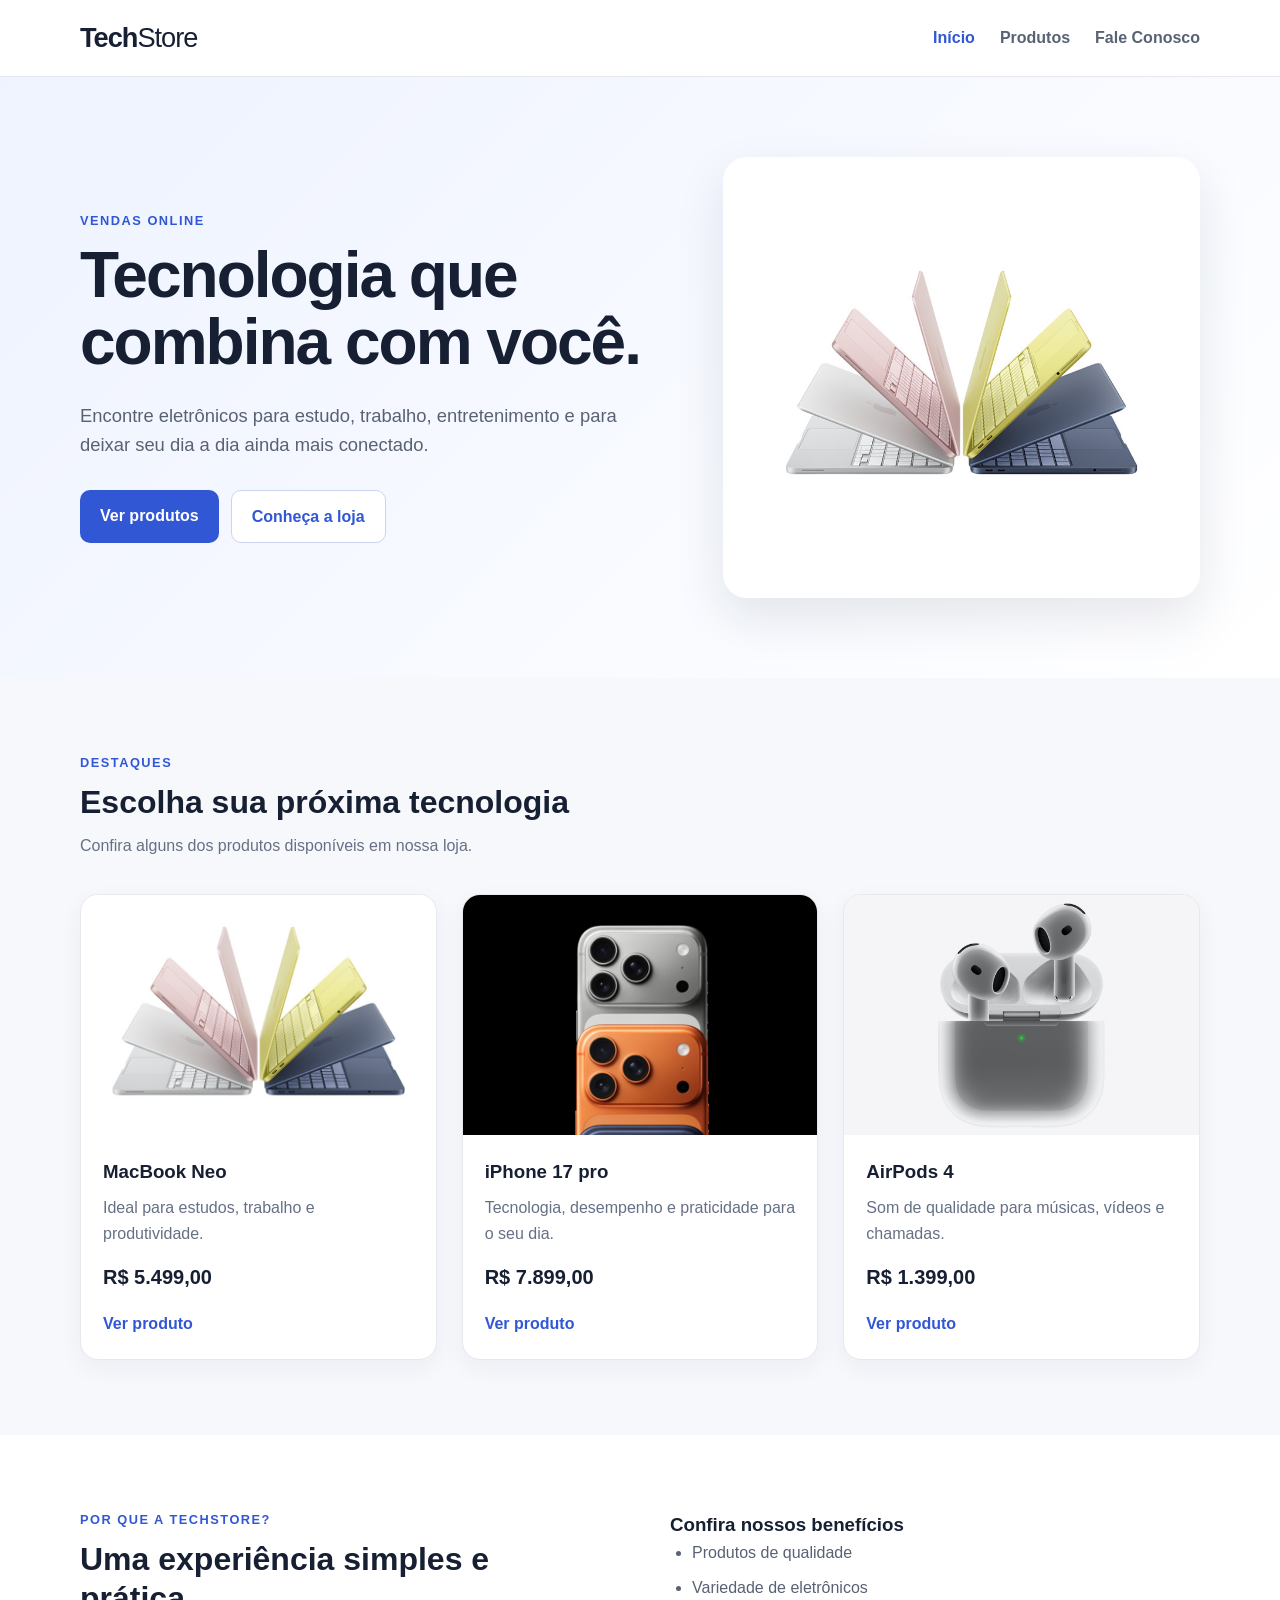
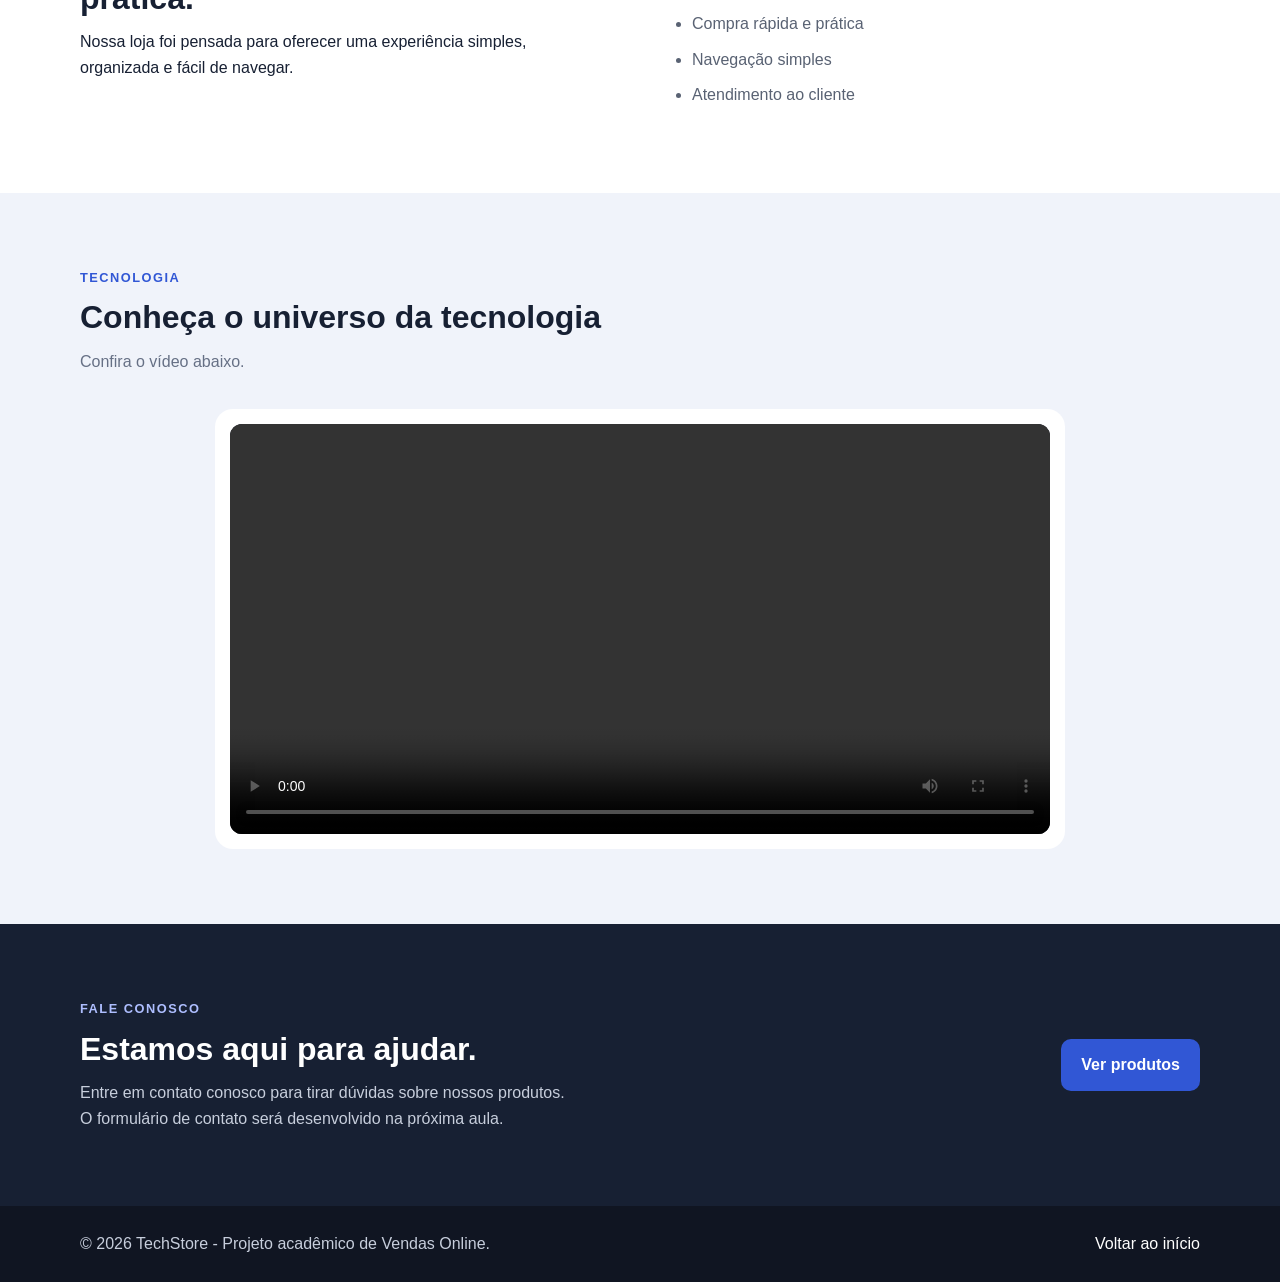
==== index.html @ 8d829671 "subindo o projeto" ====
<!DOCTYPE html>
<html lang="pt-BR">

<head>

    <meta charset="UTF-8">

    <meta name="viewport" content="width=device-width, initial-scale=1.0">

    <meta
        name="description"
        content="TechStore - Vendas online de eletrônicos."
    >

    <title>TechStore | Vendas Online</title>

    <link rel="stylesheet" href="css/style.css">

</head>


<body>


    <!-- CABEÇALHO DO SITE -->

    <header class="header">

        <div class="container header-content">


            <!-- LOGO -->

            <a
                href="index.html"
                class="logo"
            >
                Tech<span>Store</span>
            </a>


            <!-- MENU DE NAVEGAÇÃO -->

            <nav aria-label="Navegação principal">

                <ul class="menu">

                    <li>
                        <a
                            href="index.html"
                            class="active"
                        >
                            Início
                        </a>
                    </li>

                    <li>
                        <a href="produtos.html">
                            Produtos
                        </a>
                    </li>

                    <li>
                        <a href="#contato">
                            Fale Conosco
                        </a>
                    </li>

                </ul>

            </nav>

        </div>

    </header>


    <!-- CONTEÚDO PRINCIPAL -->

    <main>


        <!-- BANNER PRINCIPAL -->

        <section class="hero">

            <div class="container hero-content">


                <!-- TEXTO DO BANNER -->

                <div class="hero-text">

                    <p class="tag">
                        VENDAS ONLINE
                    </p>

                    <h1>
                        Tecnologia que combina com você.
                    </h1>

                    <p>
                        Encontre eletrônicos para estudo,
                        trabalho, entretenimento e para
                        deixar seu dia a dia ainda mais conectado.
                    </p>


                    <!-- BOTÕES -->

                    <div class="buttons">

                        <a
                            href="produtos.html"
                            class="button button-primary"
                        >
                            Ver produtos
                        </a>

                        <a
                            href="#destaques"
                            class="button button-secondary"
                        >
                            Conheça a loja
                        </a>

                    </div>

                </div>


                <!-- IMAGEM PRINCIPAL -->

                <div class="hero-image">

                    <img
                        src="imagens/notebook.jpg"
                        alt="Notebook em destaque na TechStore"
                    >

                </div>

            </div>

        </section>


        <!-- PRODUTOS EM DESTAQUE -->

        <section
            id="destaques"
            class="section"
        >

            <div class="container">


                <div class="section-title">

                    <p class="tag">
                        DESTAQUES
                    </p>

                    <h2>
                        Escolha sua próxima tecnologia
                    </h2>

                    <p>
                        Confira alguns dos produtos disponíveis
                        em nossa loja.
                    </p>

                </div>


                <!-- CARDS DOS PRODUTOS -->

                <div class="products-grid">


                    <!-- PRODUTO 1 -->

                    <article class="product-card">

                        <img
                            src="imagens/notebook.jpg"
                            alt="Notebook moderno"
                        >

                        <div class="product-content">

                            <h3>
                                MacBook Neo
                            </h3>

                            <p>
                                Ideal para estudos, trabalho
                                e produtividade.
                            </p>

                            <strong>
                                R$ 5.499,00
                            </strong>

                            <a href="produtos.html">
                                Ver produto
                            </a>

                        </div>

                    </article>


                    <!-- PRODUTO 2 -->

                    <article class="product-card">

                        <img
                            src="imagens/smartphone.jpg"
                            alt="Smartphone moderno"
                        >

                        <div class="product-content">

                            <h3>
                                iPhone 17 pro
                            </h3>

                            <p>
                                Tecnologia, desempenho e
                                praticidade para o seu dia.
                            </p>

                            <strong>
                                R$ 7.899,00
                            </strong>

                            <a href="produtos.html">
                                Ver produto
                            </a>

                        </div>

                    </article>


                    <!-- PRODUTO 3 -->

                    <article class="product-card">

                        <img
                            src="imagens/fone.jpg"
                            alt="Fone de ouvido moderno"
                        >

                        <div class="product-content">

                            <h3>
                                AirPods 4
                            </h3>

                            <p>
                                Som de qualidade para músicas,
                                vídeos e chamadas. 
                            </p>

                            <strong>
                                R$ 1.399,00
                            </strong>

                            <a href="produtos.html">
                                Ver produto
                            </a>

                        </div>

                    </article>

                </div>

            </div>

        </section>


        <!-- LISTA DE BENEFÍCIOS -->

        <section class="section benefits">

            <div class="container two-columns">


                <div>

                    <p class="tag">
                        POR QUE A TECHSTORE?
                    </p>

                    <h2>
                        Uma experiência simples e prática.
                    </h2>

                    <p>
                        Nossa loja foi pensada para oferecer
                        uma experiência simples, organizada
                        e fácil de navegar.
                    </p>

                </div>


                <div>

                    <h3>
                        Confira nossos benefícios
                    </h3>

                    <ul class="list">

                        <li>
                            Produtos de qualidade
                        </li>

                        <li>
                            Variedade de eletrônicos
                        </li>

                        <li>
                            Compra rápida e prática
                        </li>

                        <li>
                            Navegação simples
                        </li>

                        <li>
                            Atendimento ao cliente
                        </li>

                    </ul>

                </div>

            </div>

        </section>


        <!-- VÍDEO -->

        <section class="section video-section">

            <div class="container">


                <div class="section-title">

                    <p class="tag">
                        TECNOLOGIA
                    </p>

                    <h2>
                        Conheça o universo da tecnologia
                    </h2>

                    <p>
                        Confira o vídeo abaixo.
                    </p>

                </div>


                <div class="video-container">

                    <video controls>

                        <source
                            src="videos/video-tecnologia.mp4"
                            type="video/mp4"
                        >

                        Seu navegador não suporta
                        a reprodução de vídeo.

                    </video>

                </div>

            </div>

        </section>


        <!-- FALE CONOSCO -->

        <section
            id="contato"
            class="section contact-section"
        >

            <div class="container contact-content">


                <div>

                    <p class="tag">
                        FALE CONOSCO
                    </p>

                    <h2>
                        Estamos aqui para ajudar.
                    </h2>

                    <p>
                        Entre em contato conosco para tirar
                        dúvidas sobre nossos produtos.
                    </p>

                    <p>
                        O formulário de contato será desenvolvido
                        na próxima aula.
                    </p>

                </div>


                <a
                    href="produtos.html"
                    class="button button-primary"
                >
                    Ver produtos
                </a>

            </div>

        </section>

    </main>


    <!-- RODAPÉ -->

    <footer class="footer">

        <div class="container footer-content">

            <p>
                &copy; 2026 TechStore -
                Projeto acadêmico de Vendas Online.
            </p>

            <a href="index.html">
                Voltar ao início
            </a>

        </div>

    </footer>


</body>

</html>
---- css/style.css ----
/* =========================================
   TECHSTORE
   VENDAS ONLINE
   CSS PRINCIPAL
   ========================================= */


/* ---------- RESET ---------- */

* {
    margin: 0;
    padding: 0;
    box-sizing: border-box;
}


/* ---------- CONFIGURAÇÕES GERAIS ---------- */

html {
    scroll-behavior: smooth;
}

body {
    font-family: Arial, Helvetica, sans-serif;
    color: #172033;
    background-color: #f7f8fc;
    line-height: 1.6;
}

img {
    max-width: 100%;
    display: block;
}

a {
    color: inherit;
}


/* ---------- CONTAINER ---------- */

.container {
    width: min(1120px, 92%);
    margin: 0 auto;
}


/* =========================================
   CABEÇALHO
   ========================================= */

.header {
    background-color: #ffffff;
    border-bottom: 1px solid #e5e7eb;

    position: sticky;
    top: 0;

    z-index: 100;
}

.header-content {
    min-height: 76px;

    display: flex;
    align-items: center;
    justify-content: space-between;

    gap: 30px;
}


/* ---------- LOGO ---------- */

.logo {
    text-decoration: none;

    font-size: 1.7rem;
    font-weight: 800;

    letter-spacing: -1px;
}

.logo span {
    font-weight: 400;
}


/* ---------- MENU ---------- */

.menu {
    list-style: none;

    display: flex;

    gap: 25px;
}

.menu a {
    text-decoration: none;

    color: #596273;

    font-weight: 600;

    transition: 0.2s;
}

.menu a:hover,
.menu a.active {
    color: #3157d5;
}


/* =========================================
   BANNER PRINCIPAL
   ========================================= */

.hero {
    padding: 80px 0;

    background:
        linear-gradient(
            135deg,
            #eef3ff,
            #ffffff
        );
}

.hero-content {
    display: grid;

    grid-template-columns:
        1.1fr
        0.9fr;

    align-items: center;

    gap: 60px;
}

.hero-text h1 {
    font-size: clamp(
        2.5rem,
        5vw,
        4.5rem
    );

    line-height: 1.05;

    letter-spacing: -2px;

    margin-bottom: 25px;
}

.hero-text > p:not(.tag) {
    color: #596273;

    font-size: 1.15rem;

    max-width: 600px;
}


/* ---------- IMAGEM PRINCIPAL ---------- */

.hero-image {
    background-color: #ffffff;

    padding: 25px;

    border-radius: 24px;

    box-shadow:
        0 20px 50px
        rgba(23, 32, 51, 0.10);
}

.hero-image img {
    width: 100%;

    border-radius: 15px;
}


/* =========================================
   TAGS
   ========================================= */

.tag {
    color: #3157d5;

    font-size: 0.8rem;

    font-weight: 800;

    letter-spacing: 1.5px;

    margin-bottom: 10px;
}


/* =========================================
   BOTÕES
   ========================================= */

.buttons {
    display: flex;

    flex-wrap: wrap;

    gap: 12px;

    margin-top: 30px;
}

.button,
.button-small {
    display: inline-block;

    text-decoration: none;

    font-weight: 700;

    border-radius: 10px;

    transition: 0.2s;
}

.button {
    padding: 13px 20px;
}

.button:hover,
.button-small:hover {
    transform: translateY(-2px);

    opacity: 0.9;
}

.button-primary {
    background-color: #3157d5;

    color: #ffffff;
}

.button-secondary {
    background-color: #ffffff;

    color: #3157d5;

    border: 1px solid #ccd5ef;
}


/* =========================================
   SEÇÕES
   ========================================= */

.section {
    padding: 75px 0;
}

.section-title {
    margin-bottom: 35px;
}

.section-title h2,
.two-columns h2,
.contact-section h2 {
    font-size: 2rem;

    line-height: 1.2;

    margin-bottom: 12px;
}

.section-title p:not(.tag) {
    color: #667085;
}


/* =========================================
   PRODUTOS
   ========================================= */

.products-grid {
    display: grid;

    grid-template-columns:
        repeat(3, 1fr);

    gap: 25px;
}

.product-card {
    background-color: #ffffff;

    border:
        1px solid
        #e6e8ee;

    border-radius: 18px;

    overflow: hidden;

    box-shadow:
        0 8px 24px
        rgba(23, 32, 51, 0.05);

    transition: 0.2s;
}

.product-card:hover {
    transform: translateY(-5px);

    box-shadow:
        0 15px 30px
        rgba(23, 32, 51, 0.10);
}

.product-card > img {
    width: 100%;

    height: 240px;

    object-fit: cover;

    background-color: #eef1f7;
}

.product-content {
    padding: 22px;
}

.product-content h2,
.product-content h3 {
    margin-bottom: 8px;
}

.product-content p {
    color: #667085;

    margin-bottom: 15px;
}

.product-content strong {
    display: block;

    font-size: 1.25rem;

    margin-bottom: 18px;
}

.product-content a:not(.button-small) {
    color: #3157d5;

    text-decoration: none;

    font-weight: 700;
}

.category {
    color: #3157d5 !important;

    font-size: 0.75rem;

    font-weight: 800;

    letter-spacing: 1px;
}

.button-small {
    background-color: #3157d5;

    color: #ffffff;

    padding: 10px 14px;
}


/* =========================================
   BENEFÍCIOS
   ========================================= */

.benefits {
    background-color: #ffffff;
}

.two-columns {
    display: grid;

    grid-template-columns:
        1fr 1fr;

    gap: 60px;
}

.list {
    padding-left: 22px;

    color: #596273;
}

.list li {
    margin-bottom: 10px;
}


/* =========================================
   VÍDEO
   ========================================= */

.video-section {
    background-color: #f0f3fa;
}

.video-container {
    max-width: 850px;

    margin: 0 auto;

    background-color: #ffffff;

    padding: 15px;

    border-radius: 18px;
}

.video-container video {
    width: 100%;

    display: block;

    border-radius: 12px;

    background-color: #111827;
}


/* =========================================
   TÍTULO DA PÁGINA DE PRODUTOS
   ========================================= */

.page-title {
    padding: 70px 0 30px;

    background-color: #ffffff;
}

.page-title h1 {
    font-size: clamp(
        2.5rem,
        5vw,
        4rem
    );

    line-height: 1.1;

    letter-spacing: -2px;

    margin-bottom: 15px;
}

.page-title p:last-child {
    color: #667085;

    font-size: 1.1rem;

    max-width: 700px;
}


/* =========================================
   CONTATO
   ========================================= */

.contact-section {
    background-color: #172033;

    color: #ffffff;
}

.contact-section .tag {
    color: #aebeff;
}

.contact-section p {
    color: #c7cedc;
}

.contact-content {
    display: flex;

    align-items: center;

    justify-content: space-between;

    gap: 30px;
}


/* =========================================
   NAVEGAÇÃO
   ========================================= */

.navigation {
    display: flex;

    align-items: center;

    justify-content: space-between;

    gap: 15px;
}


/* =========================================
   RODAPÉ
   ========================================= */

.footer {
    background-color: #101522;

    color: #c7cedc;

    padding: 25px 0;
}

.footer-content {
    display: flex;

    align-items: center;

    justify-content: space-between;

    gap: 20px;
}

.footer a {
    color: #ffffff;

    text-decoration: none;
}


/* =========================================
   RESPONSIVIDADE
   ========================================= */

@media (max-width: 800px) {

    .header-content {
        flex-direction: column;

        align-items: flex-start;

        padding: 18px 0;
    }

    .menu {
        flex-wrap: wrap;

        gap: 15px;
    }

    .hero-content,
    .two-columns {
        grid-template-columns: 1fr;
    }

    .products-grid {
        grid-template-columns: 1fr;
    }

    .hero {
        padding: 55px 0;
    }

    .section {
        padding: 55px 0;
    }

    .contact-content,
    .footer-content,
    .navigation {
        flex-direction: column;

        align-items: flex-start;
    }
}
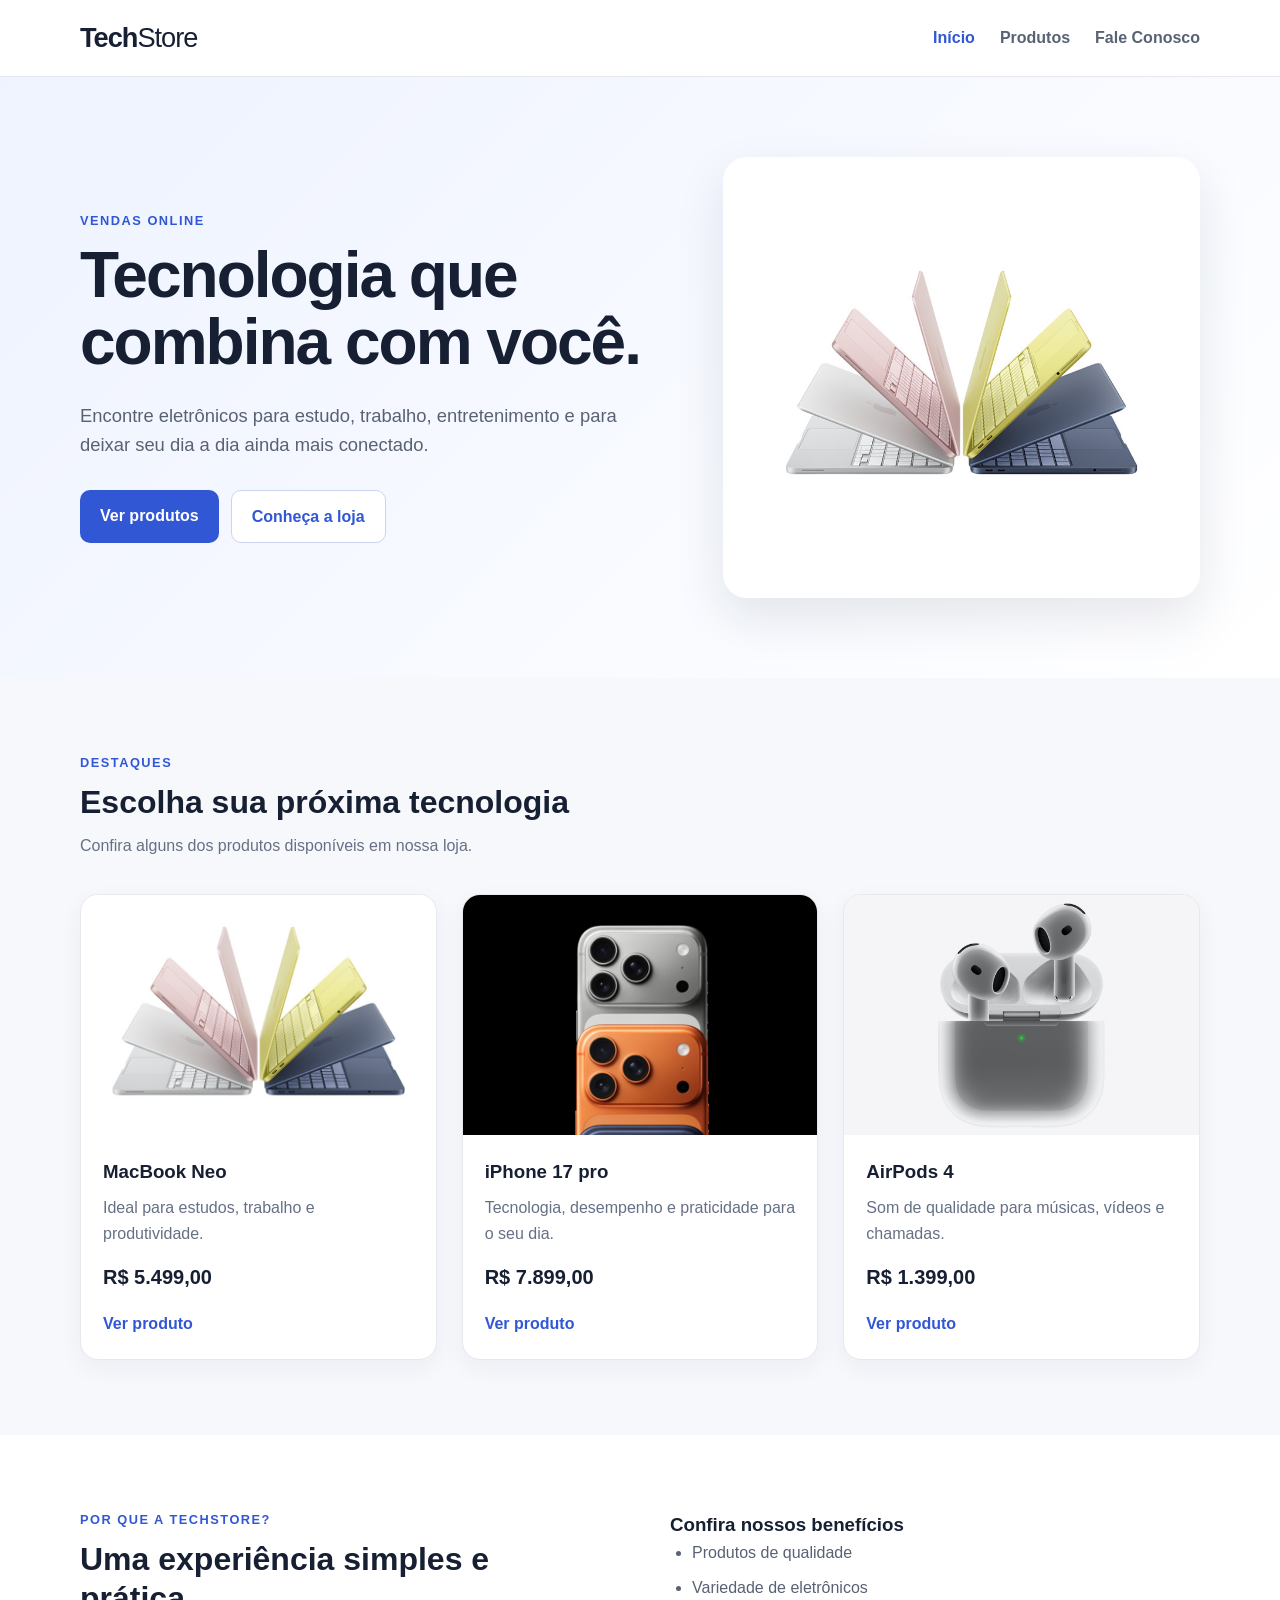
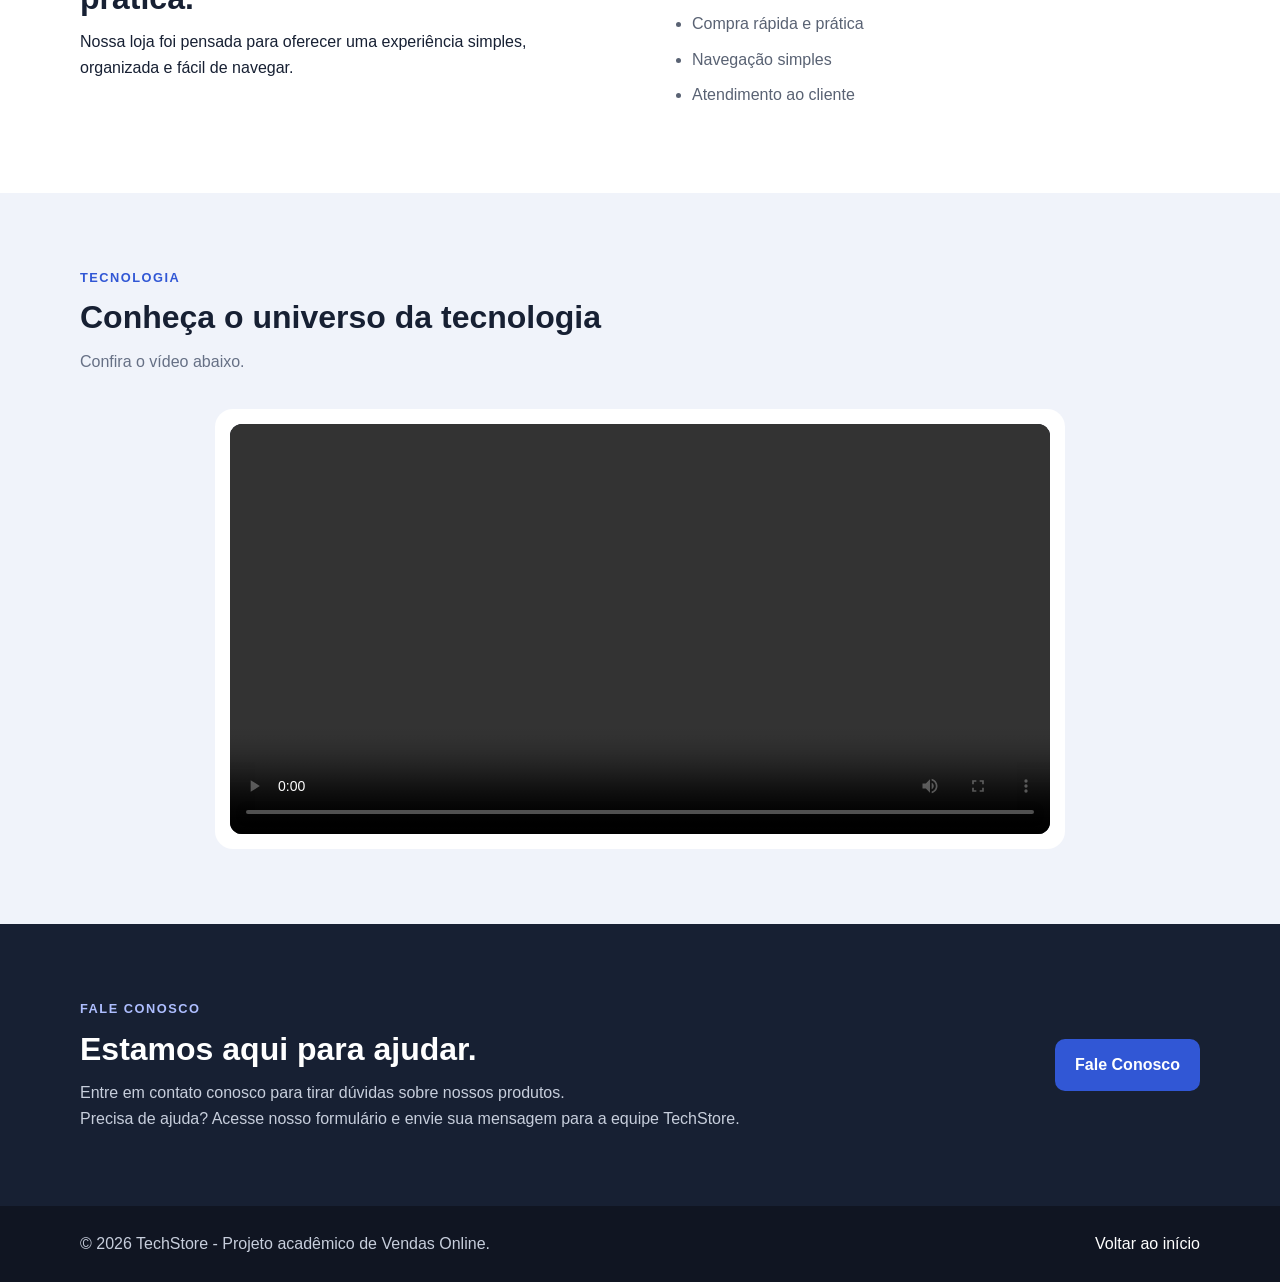
==== commit aa3e0d86: "inclui no fale conosco o formulario de contato" ====
--- a/index.html
+++ b/index.html
@@ -1,463 +1,245 @@
-<!DOCTYPE html>
+<!doctype html>
 <html lang="pt-BR">
-
-<head>
-
-    <meta charset="UTF-8">
-
-    <meta name="viewport" content="width=device-width, initial-scale=1.0">
+  <head>
+    <meta charset="UTF-8" />
+
+    <meta name="viewport" content="width=device-width, initial-scale=1.0" />
 
     <meta
-        name="description"
-        content="TechStore - Vendas online de eletrônicos."
-    >
+      name="description"
+      content="TechStore - Vendas online de eletrônicos."
+    />
 
     <title>TechStore | Vendas Online</title>
 
-    <link rel="stylesheet" href="css/style.css">
-
-</head>
-
-
-<body>
-
-
+    <link rel="stylesheet" href="css/style.css" />
+  </head>
+
+  <body>
     <!-- CABEÇALHO DO SITE -->
 
     <header class="header">
-
-        <div class="container header-content">
-
-
-            <!-- LOGO -->
-
-            <a
-                href="index.html"
-                class="logo"
-            >
-                Tech<span>Store</span>
-            </a>
-
-
-            <!-- MENU DE NAVEGAÇÃO -->
-
-            <nav aria-label="Navegação principal">
-
-                <ul class="menu">
-
-                    <li>
-                        <a
-                            href="index.html"
-                            class="active"
-                        >
-                            Início
-                        </a>
-                    </li>
-
-                    <li>
-                        <a href="produtos.html">
-                            Produtos
-                        </a>
-                    </li>
-
-                    <li>
-                        <a href="#contato">
-                            Fale Conosco
-                        </a>
-                    </li>
-
-                </ul>
-
-            </nav>
-
-        </div>
-
+      <div class="container header-content">
+        <!-- LOGO -->
+
+        <a href="index.html" class="logo"> Tech<span>Store</span> </a>
+
+        <!-- MENU DE NAVEGAÇÃO -->
+
+        <nav aria-label="Navegação principal">
+          <ul class="menu">
+            <li>
+              <a href="index.html" class="active"> Início </a>
+            </li>
+
+            <li>
+              <a href="produtos.html"> Produtos </a>
+            </li>
+
+            <li>
+              <a href="#contato"> Fale Conosco </a>
+            </li>
+          </ul>
+        </nav>
+      </div>
     </header>
 
-
     <!-- CONTEÚDO PRINCIPAL -->
 
     <main>
-
-
-        <!-- BANNER PRINCIPAL -->
-
-        <section class="hero">
-
-            <div class="container hero-content">
-
-
-                <!-- TEXTO DO BANNER -->
-
-                <div class="hero-text">
-
-                    <p class="tag">
-                        VENDAS ONLINE
-                    </p>
-
-                    <h1>
-                        Tecnologia que combina com você.
-                    </h1>
-
-                    <p>
-                        Encontre eletrônicos para estudo,
-                        trabalho, entretenimento e para
-                        deixar seu dia a dia ainda mais conectado.
-                    </p>
-
-
-                    <!-- BOTÕES -->
-
-                    <div class="buttons">
-
-                        <a
-                            href="produtos.html"
-                            class="button button-primary"
-                        >
-                            Ver produtos
-                        </a>
-
-                        <a
-                            href="#destaques"
-                            class="button button-secondary"
-                        >
-                            Conheça a loja
-                        </a>
-
-                    </div>
-
-                </div>
-
-
-                <!-- IMAGEM PRINCIPAL -->
-
-                <div class="hero-image">
-
-                    <img
-                        src="imagens/notebook.jpg"
-                        alt="Notebook em destaque na TechStore"
-                    >
-
-                </div>
-
+      <!-- BANNER PRINCIPAL -->
+
+      <section class="hero">
+        <div class="container hero-content">
+          <!-- TEXTO DO BANNER -->
+
+          <div class="hero-text">
+            <p class="tag">VENDAS ONLINE</p>
+
+            <h1>Tecnologia que combina com você.</h1>
+
+            <p>
+              Encontre eletrônicos para estudo, trabalho, entretenimento e para
+              deixar seu dia a dia ainda mais conectado.
+            </p>
+
+            <!-- BOTÕES -->
+
+            <div class="buttons">
+              <a href="produtos.html" class="button button-primary">
+                Ver produtos
+              </a>
+
+              <a href="#destaques" class="button button-secondary">
+                Conheça a loja
+              </a>
             </div>
-
-        </section>
-
-
-        <!-- PRODUTOS EM DESTAQUE -->
-
-        <section
-            id="destaques"
-            class="section"
-        >
-
-            <div class="container">
-
-
-                <div class="section-title">
-
-                    <p class="tag">
-                        DESTAQUES
-                    </p>
-
-                    <h2>
-                        Escolha sua próxima tecnologia
-                    </h2>
-
-                    <p>
-                        Confira alguns dos produtos disponíveis
-                        em nossa loja.
-                    </p>
-
-                </div>
-
-
-                <!-- CARDS DOS PRODUTOS -->
-
-                <div class="products-grid">
-
-
-                    <!-- PRODUTO 1 -->
-
-                    <article class="product-card">
-
-                        <img
-                            src="imagens/notebook.jpg"
-                            alt="Notebook moderno"
-                        >
-
-                        <div class="product-content">
-
-                            <h3>
-                                MacBook Neo
-                            </h3>
-
-                            <p>
-                                Ideal para estudos, trabalho
-                                e produtividade.
-                            </p>
-
-                            <strong>
-                                R$ 5.499,00
-                            </strong>
-
-                            <a href="produtos.html">
-                                Ver produto
-                            </a>
-
-                        </div>
-
-                    </article>
-
-
-                    <!-- PRODUTO 2 -->
-
-                    <article class="product-card">
-
-                        <img
-                            src="imagens/smartphone.jpg"
-                            alt="Smartphone moderno"
-                        >
-
-                        <div class="product-content">
-
-                            <h3>
-                                iPhone 17 pro
-                            </h3>
-
-                            <p>
-                                Tecnologia, desempenho e
-                                praticidade para o seu dia.
-                            </p>
-
-                            <strong>
-                                R$ 7.899,00
-                            </strong>
-
-                            <a href="produtos.html">
-                                Ver produto
-                            </a>
-
-                        </div>
-
-                    </article>
-
-
-                    <!-- PRODUTO 3 -->
-
-                    <article class="product-card">
-
-                        <img
-                            src="imagens/fone.jpg"
-                            alt="Fone de ouvido moderno"
-                        >
-
-                        <div class="product-content">
-
-                            <h3>
-                                AirPods 4
-                            </h3>
-
-                            <p>
-                                Som de qualidade para músicas,
-                                vídeos e chamadas. 
-                            </p>
-
-                            <strong>
-                                R$ 1.399,00
-                            </strong>
-
-                            <a href="produtos.html">
-                                Ver produto
-                            </a>
-
-                        </div>
-
-                    </article>
-
-                </div>
-
-            </div>
-
-        </section>
-
-
-        <!-- LISTA DE BENEFÍCIOS -->
-
-        <section class="section benefits">
-
-            <div class="container two-columns">
-
-
-                <div>
-
-                    <p class="tag">
-                        POR QUE A TECHSTORE?
-                    </p>
-
-                    <h2>
-                        Uma experiência simples e prática.
-                    </h2>
-
-                    <p>
-                        Nossa loja foi pensada para oferecer
-                        uma experiência simples, organizada
-                        e fácil de navegar.
-                    </p>
-
-                </div>
-
-
-                <div>
-
-                    <h3>
-                        Confira nossos benefícios
-                    </h3>
-
-                    <ul class="list">
-
-                        <li>
-                            Produtos de qualidade
-                        </li>
-
-                        <li>
-                            Variedade de eletrônicos
-                        </li>
-
-                        <li>
-                            Compra rápida e prática
-                        </li>
-
-                        <li>
-                            Navegação simples
-                        </li>
-
-                        <li>
-                            Atendimento ao cliente
-                        </li>
-
-                    </ul>
-
-                </div>
-
-            </div>
-
-        </section>
-
-
-        <!-- VÍDEO -->
-
-        <section class="section video-section">
-
-            <div class="container">
-
-
-                <div class="section-title">
-
-                    <p class="tag">
-                        TECNOLOGIA
-                    </p>
-
-                    <h2>
-                        Conheça o universo da tecnologia
-                    </h2>
-
-                    <p>
-                        Confira o vídeo abaixo.
-                    </p>
-
-                </div>
-
-
-                <div class="video-container">
-
-                    <video controls>
-
-                        <source
-                            src="videos/video-tecnologia.mp4"
-                            type="video/mp4"
-                        >
-
-                        Seu navegador não suporta
-                        a reprodução de vídeo.
-
-                    </video>
-
-                </div>
-
-            </div>
-
-        </section>
-
-
-        <!-- FALE CONOSCO -->
-
-        <section
-            id="contato"
-            class="section contact-section"
-        >
-
-            <div class="container contact-content">
-
-
-                <div>
-
-                    <p class="tag">
-                        FALE CONOSCO
-                    </p>
-
-                    <h2>
-                        Estamos aqui para ajudar.
-                    </h2>
-
-                    <p>
-                        Entre em contato conosco para tirar
-                        dúvidas sobre nossos produtos.
-                    </p>
-
-                    <p>
-                        O formulário de contato será desenvolvido
-                        na próxima aula.
-                    </p>
-
-                </div>
-
-
-                <a
-                    href="produtos.html"
-                    class="button button-primary"
-                >
-                    Ver produtos
-                </a>
-
-            </div>
-
-        </section>
-
+          </div>
+
+          <!-- IMAGEM PRINCIPAL -->
+
+          <div class="hero-image">
+            <img
+              src="imagens/notebook.jpg"
+              alt="Notebook em destaque na TechStore"
+            />
+          </div>
+        </div>
+      </section>
+
+      <!-- PRODUTOS EM DESTAQUE -->
+
+      <section id="destaques" class="section">
+        <div class="container">
+          <div class="section-title">
+            <p class="tag">DESTAQUES</p>
+
+            <h2>Escolha sua próxima tecnologia</h2>
+
+            <p>Confira alguns dos produtos disponíveis em nossa loja.</p>
+          </div>
+
+          <!-- CARDS DOS PRODUTOS -->
+
+          <div class="products-grid">
+            <!-- PRODUTO 1 -->
+
+            <article class="product-card">
+              <img src="imagens/notebook.jpg" alt="Notebook moderno" />
+
+              <div class="product-content">
+                <h3>MacBook Neo</h3>
+
+                <p>Ideal para estudos, trabalho e produtividade.</p>
+
+                <strong> R$ 5.499,00 </strong>
+
+                <a href="produtos.html"> Ver produto </a>
+              </div>
+            </article>
+
+            <!-- PRODUTO 2 -->
+
+            <article class="product-card">
+              <img src="imagens/smartphone.jpg" alt="Smartphone moderno" />
+
+              <div class="product-content">
+                <h3>iPhone 17 pro</h3>
+
+                <p>Tecnologia, desempenho e praticidade para o seu dia.</p>
+
+                <strong> R$ 7.899,00 </strong>
+
+                <a href="produtos.html"> Ver produto </a>
+              </div>
+            </article>
+
+            <!-- PRODUTO 3 -->
+
+            <article class="product-card">
+              <img src="imagens/fone.jpg" alt="Fone de ouvido moderno" />
+
+              <div class="product-content">
+                <h3>AirPods 4</h3>
+
+                <p>Som de qualidade para músicas, vídeos e chamadas.</p>
+
+                <strong> R$ 1.399,00 </strong>
+
+                <a href="produtos.html"> Ver produto </a>
+              </div>
+            </article>
+          </div>
+        </div>
+      </section>
+
+      <!-- LISTA DE BENEFÍCIOS -->
+
+      <section class="section benefits">
+        <div class="container two-columns">
+          <div>
+            <p class="tag">POR QUE A TECHSTORE?</p>
+
+            <h2>Uma experiência simples e prática.</h2>
+
+            <p>
+              Nossa loja foi pensada para oferecer uma experiência simples,
+              organizada e fácil de navegar.
+            </p>
+          </div>
+
+          <div>
+            <h3>Confira nossos benefícios</h3>
+
+            <ul class="list">
+              <li>Produtos de qualidade</li>
+
+              <li>Variedade de eletrônicos</li>
+
+              <li>Compra rápida e prática</li>
+
+              <li>Navegação simples</li>
+
+              <li>Atendimento ao cliente</li>
+            </ul>
+          </div>
+        </div>
+      </section>
+
+      <!-- VÍDEO -->
+
+      <section class="section video-section">
+        <div class="container">
+          <div class="section-title">
+            <p class="tag">TECNOLOGIA</p>
+
+            <h2>Conheça o universo da tecnologia</h2>
+
+            <p>Confira o vídeo abaixo.</p>
+          </div>
+
+          <div class="video-container">
+            <video controls>
+              <source src="videos/video-tecnologia.mp4" type="video/mp4" />
+
+              Seu navegador não suporta a reprodução de vídeo.
+            </video>
+          </div>
+        </div>
+      </section>
+
+      <!-- FALE CONOSCO -->
+
+      <section id="contato" class="section contact-section">
+        <div class="container contact-content">
+          <div>
+            <p class="tag">FALE CONOSCO</p>
+
+            <h2>Estamos aqui para ajudar.</h2>
+
+            <p>
+              Entre em contato conosco para tirar dúvidas sobre nossos produtos.
+            </p>
+
+            <p>Precisa de ajuda? Acesse nosso formulário
+                e envie sua mensagem para a equipe TechStore.
+            </p>
+          </div>
+          <a href="contato.html" class="button button-primary">
+            Fale Conosco
+          </a>
+        </div>
+      </section>
     </main>
 
-
     <!-- RODAPÉ -->
 
     <footer class="footer">
-
-        <div class="container footer-content">
-
-            <p>
-                &copy; 2026 TechStore -
-                Projeto acadêmico de Vendas Online.
-            </p>
-
-            <a href="index.html">
-                Voltar ao início
-            </a>
-
-        </div>
-
+      <div class="container footer-content">
+        <p>&copy; 2026 TechStore - Projeto acadêmico de Vendas Online.</p>
+
+        <a href="index.html"> Voltar ao início </a>
+      </div>
     </footer>
-
-
-</body>
-
-</html>+  </body>
+</html>
--- a/css/style.css
+++ b/css/style.css
@@ -588,4 +588,183 @@
 
         align-items: flex-start;
     }
+}
+/* =========================================
+   FORMULÁRIO DE CONTATO
+   ========================================= */
+
+.contact-form-section {
+    background-color: #f7f8fc;
+}
+
+.form-container {
+    max-width: 900px;
+}
+
+.contact-form {
+    background-color: #ffffff;
+
+    padding: 35px;
+
+    border-radius: 18px;
+
+    box-shadow:
+        0 10px 30px
+        rgba(23, 32, 51, 0.08);
+
+    border: 1px solid #e6e8ee;
+}
+
+
+/* ---------- TABELA ---------- */
+
+.contact-form table {
+    width: 100%;
+
+    border-collapse: separate;
+
+    border-spacing: 0 16px;
+}
+
+.contact-form td {
+    vertical-align: top;
+
+    padding: 5px;
+}
+
+
+/* ---------- LABELS ---------- */
+
+.contact-form td:first-child {
+    width: 30%;
+
+    font-weight: 700;
+
+    color: #172033;
+
+    padding-top: 13px;
+}
+
+
+/* ---------- CAMPOS ---------- */
+
+.contact-form input[type="text"],
+.contact-form input[type="email"],
+.contact-form input[type="tel"],
+.contact-form input[type="date"],
+.contact-form input[type="number"],
+.contact-form select,
+.contact-form textarea {
+    width: 100%;
+
+    padding: 12px 14px;
+
+    border:
+        1px solid
+        #d7dce5;
+
+    border-radius: 9px;
+
+    font-family: inherit;
+
+    font-size: 1rem;
+
+    background-color: #ffffff;
+
+    color: #172033;
+
+    outline: none;
+
+    transition: 0.2s;
+}
+
+
+/* ---------- FOCO ---------- */
+
+.contact-form input:focus,
+.contact-form select:focus,
+.contact-form textarea:focus {
+    border-color: #3157d5;
+
+    box-shadow:
+        0 0 0 3px
+        rgba(49, 87, 213, 0.10);
+}
+
+
+/* ---------- TEXTAREA ---------- */
+
+.contact-form textarea {
+    resize: vertical;
+
+    min-height: 140px;
+}
+
+
+/* ---------- RADIO E CHECKBOX ---------- */
+
+.contact-form input[type="radio"],
+.contact-form input[type="checkbox"] {
+    width: auto;
+
+    margin-right: 6px;
+}
+
+.contact-form td label:not(:first-child) {
+    margin-left: 15px;
+}
+
+
+/* ---------- BOTÕES ---------- */
+
+.contact-form button {
+    border: none;
+
+    cursor: pointer;
+
+    font-family: inherit;
+
+    font-size: 1rem;
+
+    margin-right: 8px;
+}
+
+
+/* ---------- RESPONSIVIDADE ---------- */
+
+@media (max-width: 700px) {
+
+    .contact-form {
+        padding: 20px;
+    }
+
+    .contact-form table,
+    .contact-form tbody,
+    .contact-form tr,
+    .contact-form td {
+        display: block;
+
+        width: 100%;
+    }
+
+    .contact-form td:first-child {
+        padding-top: 0;
+
+        padding-bottom: 5px;
+    }
+
+    .contact-form td {
+        padding: 5px 0;
+    }
+
+    .contact-form td label:not(:first-child) {
+        margin-left: 0;
+
+        display: inline-block;
+
+        margin-right: 12px;
+
+        margin-top: 8px;
+    }
+
 }
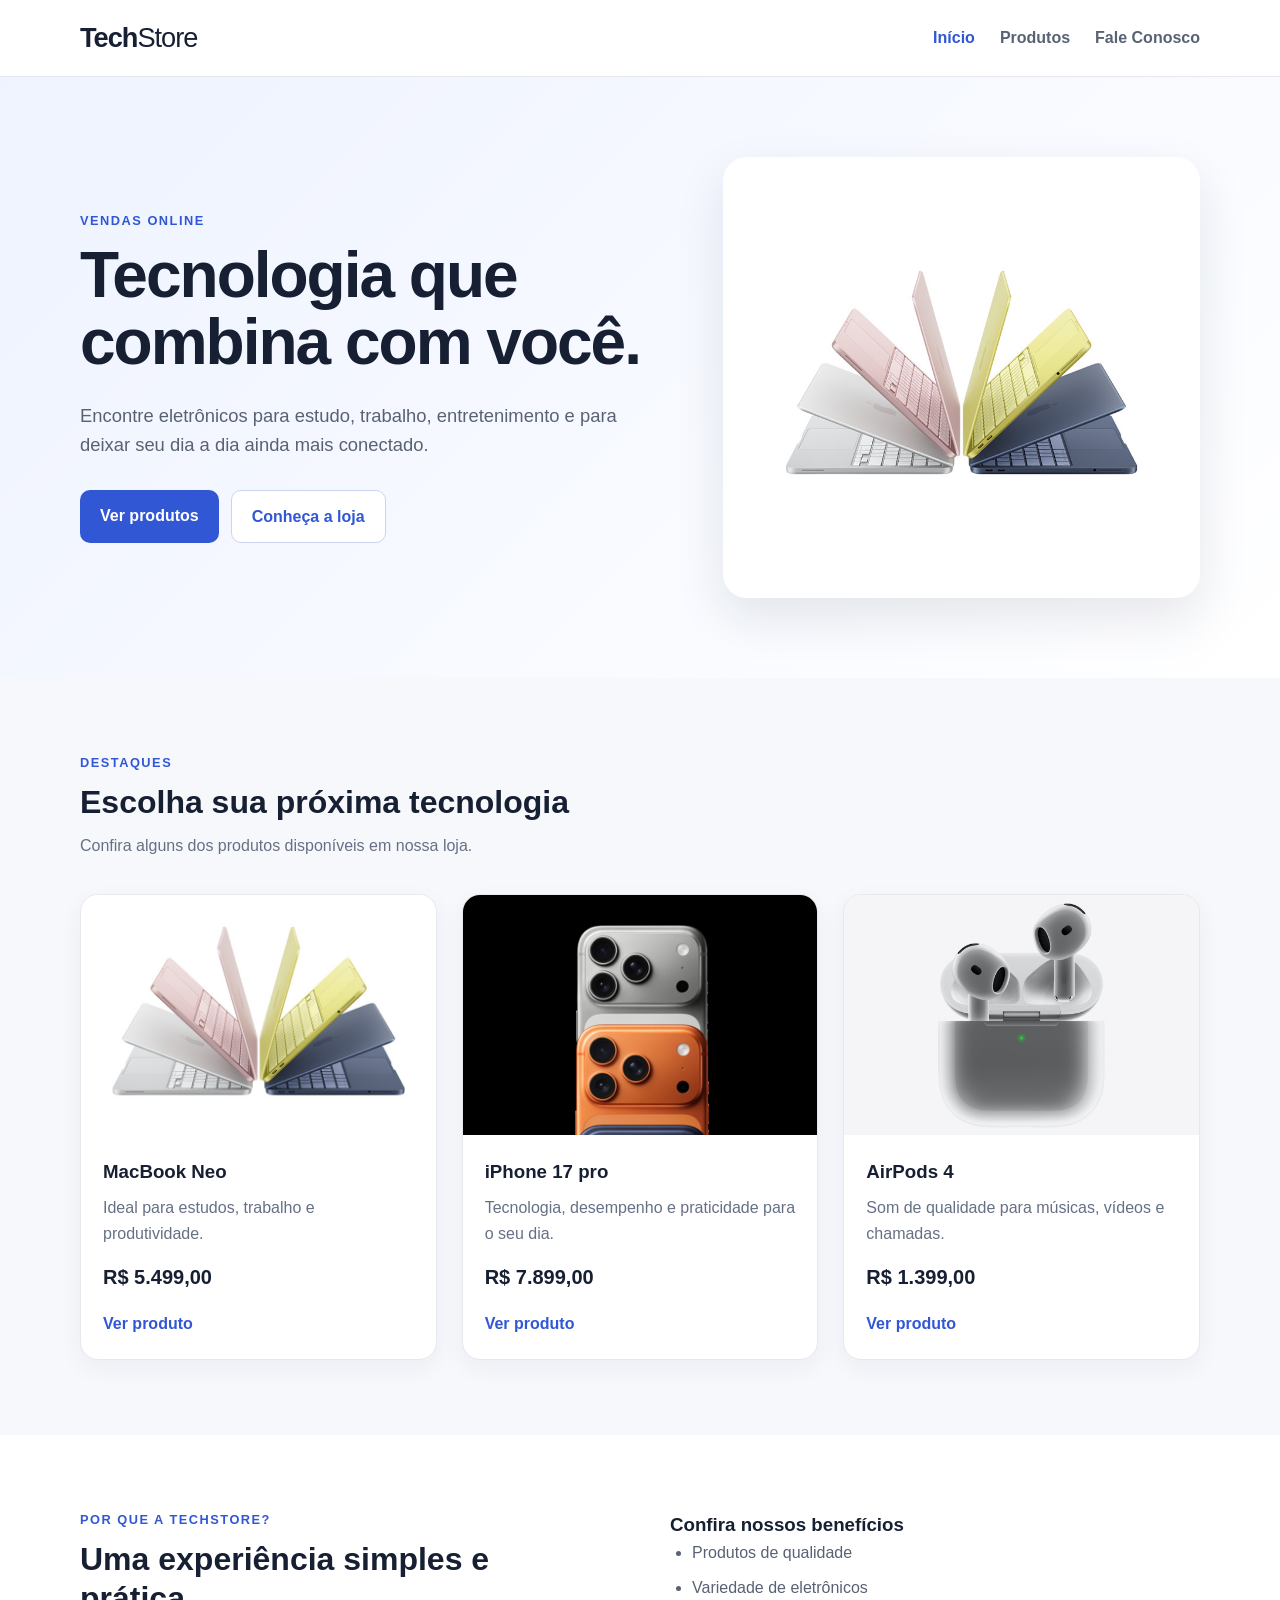
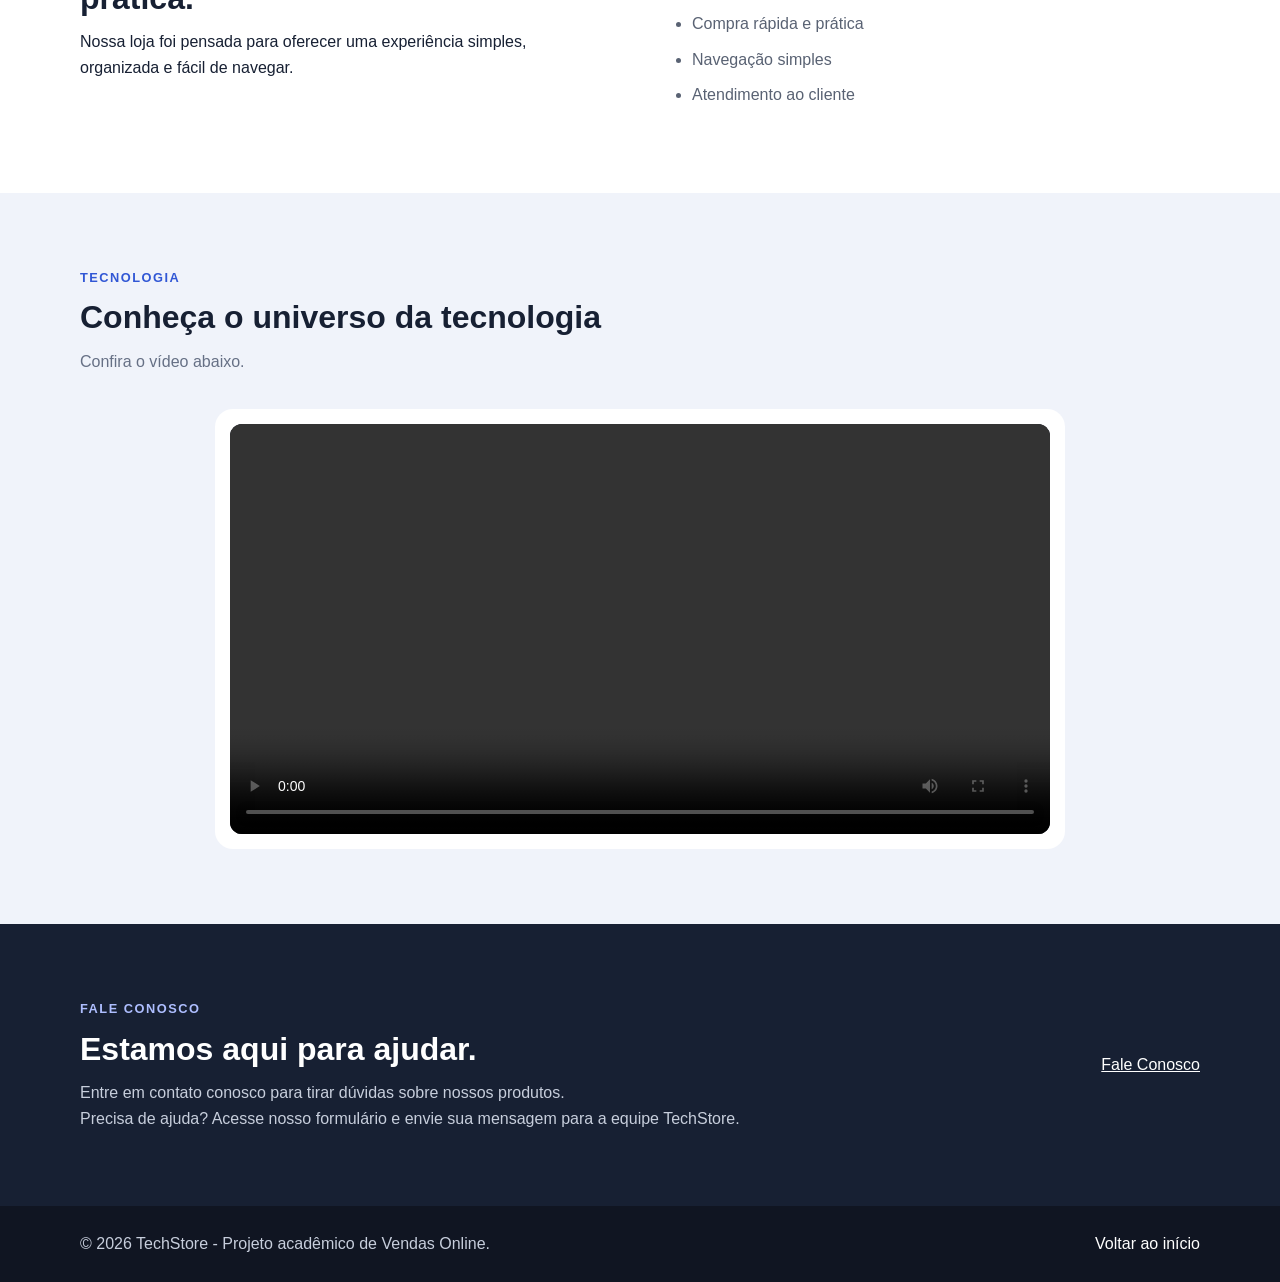
==== commit f6e43336: "correcao de alguns bugs de fale conosco" ====
--- a/index.html
+++ b/index.html
@@ -37,7 +37,7 @@
             </li>
 
             <li>
-              <a href="#contato"> Fale Conosco </a>
+              <a href="contato.html"> Fale Conosco </a>
             </li>
           </ul>
         </nav>
@@ -225,9 +225,7 @@
                 e envie sua mensagem para a equipe TechStore.
             </p>
           </div>
-          <a href="contato.html" class="button button-primary">
-            Fale Conosco
-          </a>
+          <a href="contato.html"> Fale Conosco </a>
         </div>
       </section>
     </main>
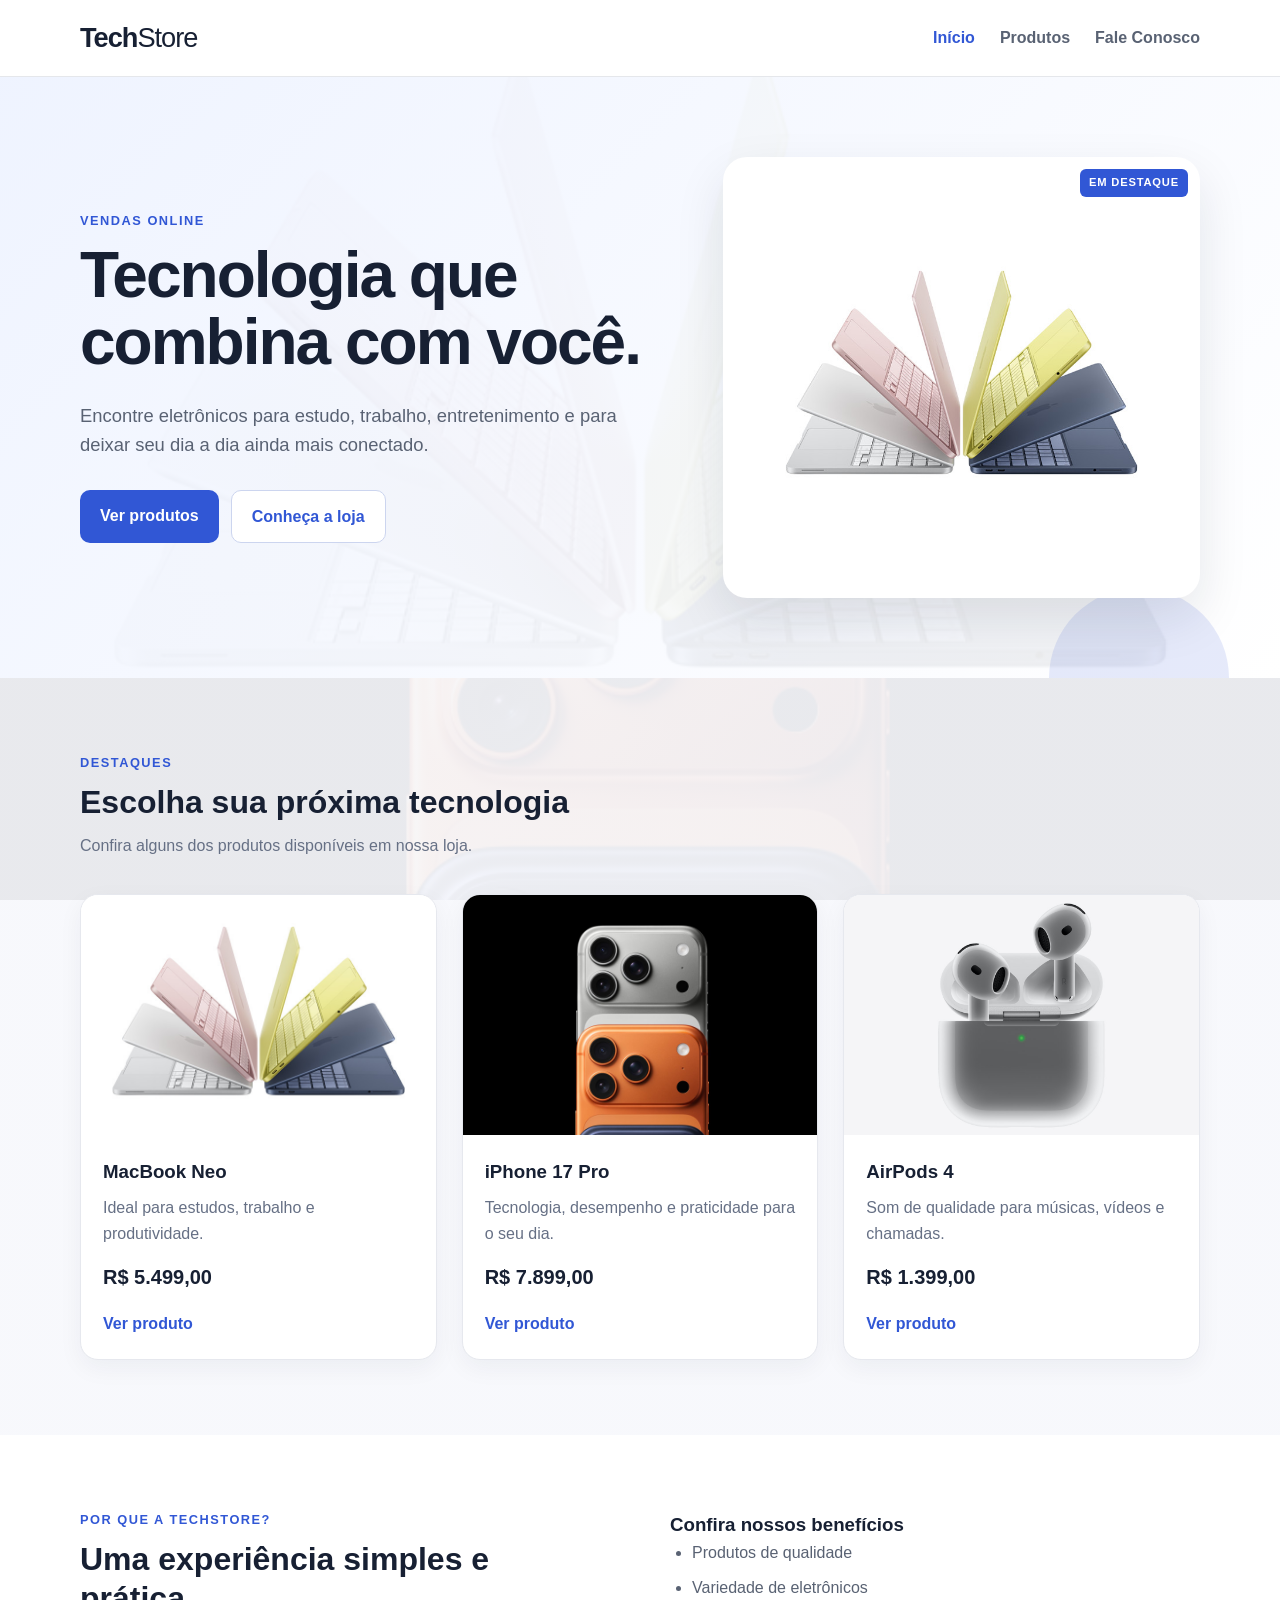
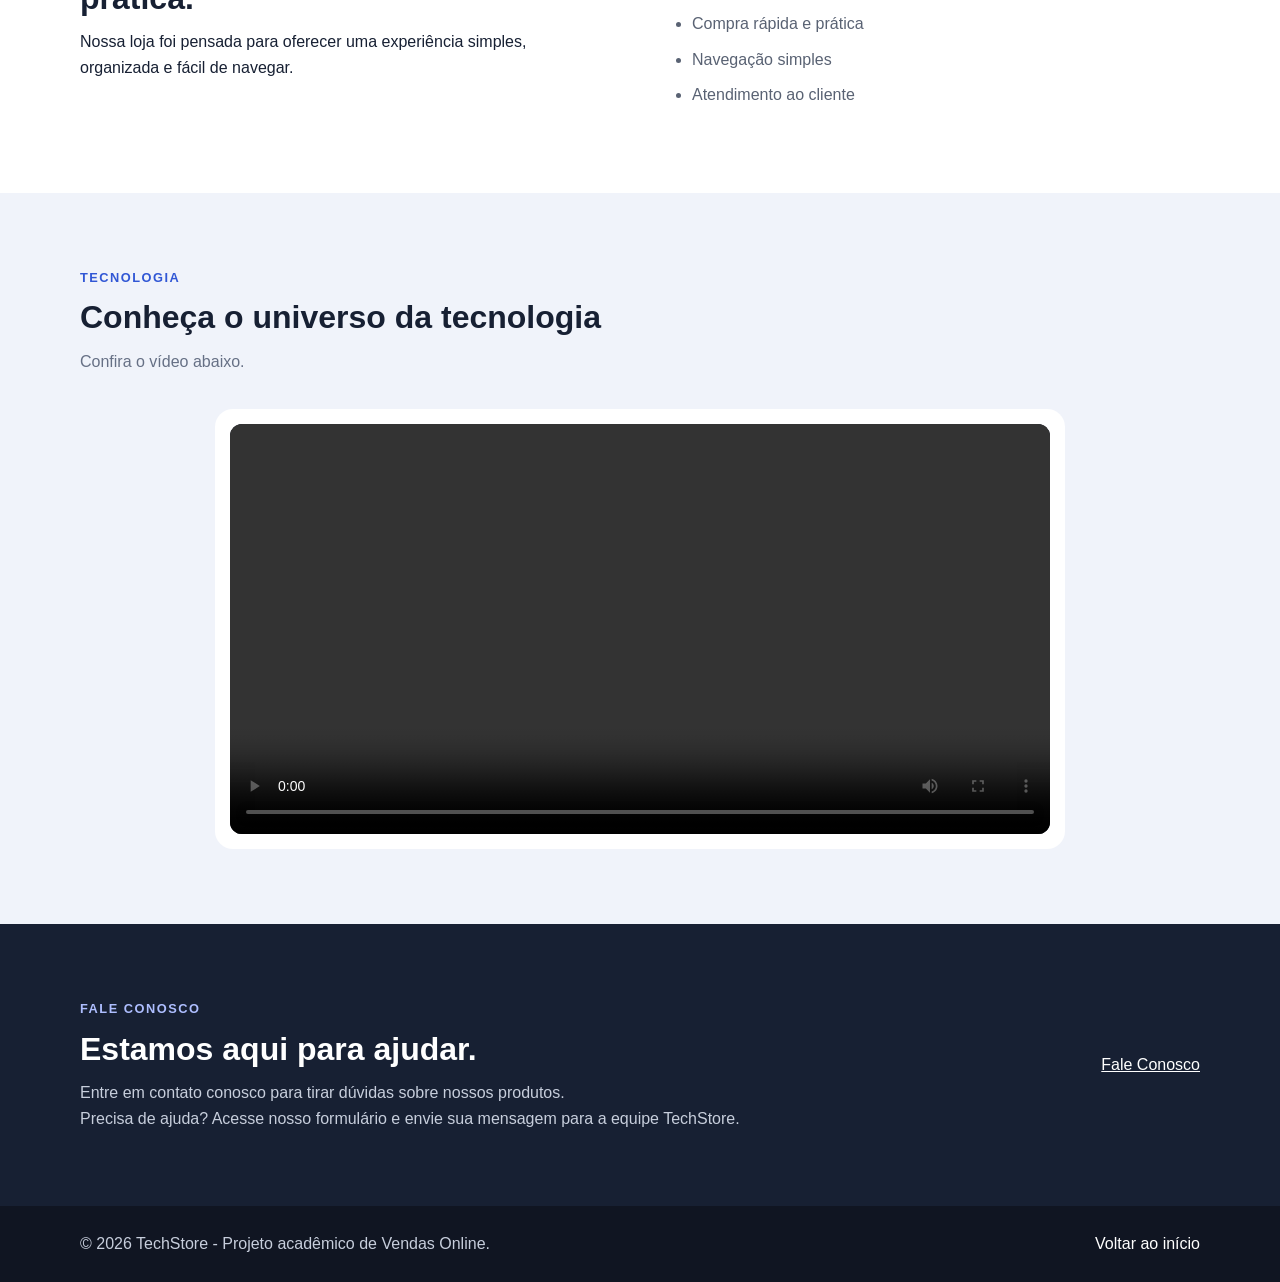
==== commit 4054b603: "Aula 6: dados em JavaScript na homepage" ====
--- a/index.html
+++ b/index.html
@@ -13,6 +13,9 @@
     <title>TechStore | Vendas Online</title>
 
     <link rel="stylesheet" href="css/style.css" />
+
+    <!-- JAVASCRIPT EXTERNO (Aula 6) -->
+    <script src="script.js" defer></script>
   </head>
 
   <body>
@@ -99,57 +102,9 @@
             <p>Confira alguns dos produtos disponíveis em nossa loja.</p>
           </div>
 
-          <!-- CARDS DOS PRODUTOS -->
+          <!-- CARDS DOS PRODUTOS (gerados pelo script.js) -->
 
-          <div class="products-grid">
-            <!-- PRODUTO 1 -->
-
-            <article class="product-card">
-              <img src="imagens/notebook.jpg" alt="Notebook moderno" />
-
-              <div class="product-content">
-                <h3>MacBook Neo</h3>
-
-                <p>Ideal para estudos, trabalho e produtividade.</p>
-
-                <strong> R$ 5.499,00 </strong>
-
-                <a href="produtos.html"> Ver produto </a>
-              </div>
-            </article>
-
-            <!-- PRODUTO 2 -->
-
-            <article class="product-card">
-              <img src="imagens/smartphone.jpg" alt="Smartphone moderno" />
-
-              <div class="product-content">
-                <h3>iPhone 17 pro</h3>
-
-                <p>Tecnologia, desempenho e praticidade para o seu dia.</p>
-
-                <strong> R$ 7.899,00 </strong>
-
-                <a href="produtos.html"> Ver produto </a>
-              </div>
-            </article>
-
-            <!-- PRODUTO 3 -->
-
-            <article class="product-card">
-              <img src="imagens/fone.jpg" alt="Fone de ouvido moderno" />
-
-              <div class="product-content">
-                <h3>AirPods 4</h3>
-
-                <p>Som de qualidade para músicas, vídeos e chamadas.</p>
-
-                <strong> R$ 1.399,00 </strong>
-
-                <a href="produtos.html"> Ver produto </a>
-              </div>
-            </article>
-          </div>
+          <div class="products-grid" id="lista-produtos"></div>
         </div>
       </section>
 
@@ -171,17 +126,8 @@
           <div>
             <h3>Confira nossos benefícios</h3>
 
-            <ul class="list">
-              <li>Produtos de qualidade</li>
-
-              <li>Variedade de eletrônicos</li>
-
-              <li>Compra rápida e prática</li>
-
-              <li>Navegação simples</li>
-
-              <li>Atendimento ao cliente</li>
-            </ul>
+            <!-- ITENS GERADOS PELO script.js -->
+            <ul class="list" id="lista-beneficios"></ul>
           </div>
         </div>
       </section>
@@ -234,10 +180,10 @@
 
     <footer class="footer">
       <div class="container footer-content">
-        <p>&copy; 2026 TechStore - Projeto acadêmico de Vendas Online.</p>
+        <p>&copy; <span id="ano-atual">2026</span> TechStore - Projeto acadêmico de Vendas Online.</p>
 
         <a href="index.html"> Voltar ao início </a>
       </div>
     </footer>
   </body>
-</html>
+</html>
--- a/css/style.css
+++ b/css/style.css
@@ -23,7 +23,12 @@
 body {
     font-family: Arial, Helvetica, sans-serif;
     color: #172033;
-    background-color: #f7f8fc;
+    background:
+        linear-gradient(
+            rgba(247, 248, 252, 0.94),
+            rgba(247, 248, 252, 0.94)
+        ),
+        url("../imagens/smartphone.jpg") center / cover fixed;
     line-height: 1.6;
 }
 
@@ -119,12 +124,38 @@
 .hero {
     padding: 80px 0;
 
+    position: relative;
+
+    overflow: hidden;
+
     background:
         linear-gradient(
             135deg,
-            #eef3ff,
-            #ffffff
-        );
+            rgba(238, 243, 255, 0.96),
+            rgba(255, 255, 255, 0.92)
+        ),
+        url("../imagens/notebook.jpg") center / cover;
+}
+
+.hero::before {
+    content: "";
+
+    position: absolute;
+
+    width: 180px;
+    height: 180px;
+
+    right: 4%;
+    bottom: -90px;
+
+    border-radius: 50%;
+
+    background-color: rgba(49, 87, 213, 0.12);
+}
+
+.hero-content {
+    position: relative;
+    z-index: 1;
 }
 
 .hero-content {
@@ -167,6 +198,8 @@
 .hero-image {
     background-color: #ffffff;
 
+    position: relative;
+
     padding: 25px;
 
     border-radius: 24px;
@@ -174,6 +207,27 @@
     box-shadow:
         0 20px 50px
         rgba(23, 32, 51, 0.10);
+}
+
+.hero-image::after {
+    content: "EM DESTAQUE";
+
+    position: absolute;
+
+    top: 12px;
+    right: 12px;
+
+    padding: 5px 9px;
+
+    border-radius: 6px;
+
+    background-color: #3157d5;
+
+    color: #ffffff;
+
+    font-size: 0.7rem;
+    font-weight: 800;
+    letter-spacing: 0.8px;
 }
 
 .hero-image img {
@@ -296,6 +350,8 @@
 .product-card {
     background-color: #ffffff;
 
+    position: relative;
+
     border:
         1px solid
         #e6e8ee;
@@ -445,7 +501,38 @@
 .page-title {
     padding: 70px 0 30px;
 
-    background-color: #ffffff;
+    position: relative;
+
+    overflow: hidden;
+
+    background:
+        linear-gradient(
+            90deg,
+            rgba(255, 255, 255, 0.97),
+            rgba(238, 243, 255, 0.90)
+        ),
+        url("../imagens/fone.jpg") center / cover;
+}
+
+.page-title::after {
+    content: "";
+
+    position: absolute;
+
+    width: 130px;
+    height: 130px;
+
+    right: 8%;
+    bottom: -65px;
+
+    border: 18px solid rgba(49, 87, 213, 0.10);
+
+    border-radius: 50%;
+}
+
+.page-title .container {
+    position: relative;
+    z-index: 1;
 }
 
 .page-title h1 {
@@ -603,6 +690,8 @@
 
 .contact-form {
     background-color: #ffffff;
+
+    position: relative;
 
     padding: 35px;
 
@@ -767,4 +856,167 @@
         margin-top: 8px;
     }
 
+}
+/* =========================================
+   RESPONSIVIDADE - CELULAR (480px)
+   ========================================= */
+
+@media (max-width: 480px) {
+
+    /* ---------- GERAL ---------- */
+
+    body {
+        line-height: 1.5;
+        background-attachment: scroll;
+    }
+
+    .container {
+        width: 90%;
+    }
+
+    /* ---------- CABEÇALHO ---------- */
+
+    .header {
+        position: static;
+    }
+
+    .header-content {
+        min-height: auto;
+        align-items: center;
+        text-align: center;
+        gap: 10px;
+        padding: 14px 0;
+    }
+
+    .logo {
+        font-size: 1.4rem;
+    }
+
+    .menu {
+        justify-content: center;
+        gap: 10px 18px;
+    }
+
+    .menu a {
+        font-size: 0.95rem;
+    }
+
+    /* ---------- BANNER PRINCIPAL ---------- */
+
+    .hero {
+        padding: 40px 0;
+    }
+
+    .hero-content {
+        gap: 30px;
+    }
+
+    .hero-text {
+        text-align: center;
+    }
+
+    .hero-text h1 {
+        font-size: 2.1rem;
+        letter-spacing: -1px;
+        margin-bottom: 15px;
+    }
+
+    .hero-text > p:not(.tag) {
+        font-size: 1rem;
+        margin: 0 auto;
+    }
+
+    .hero-image {
+        padding: 15px;
+        border-radius: 16px;
+    }
+
+    /* ---------- BOTÕES ---------- */
+
+    .buttons {
+        flex-direction: column;
+        margin-top: 22px;
+    }
+
+    .button,
+    .button-small {
+        width: 100%;
+        text-align: center;
+    }
+
+    /* ---------- SEÇÕES ---------- */
+
+    .section {
+        padding: 40px 0;
+    }
+
+    .section-title {
+        margin-bottom: 25px;
+    }
+
+    .section-title h2,
+    .two-columns h2,
+    .contact-section h2 {
+        font-size: 1.5rem;
+    }
+
+    /* ---------- PRODUTOS ---------- */
+
+    .products-grid {
+        grid-template-columns: 1fr;
+        gap: 18px;
+    }
+
+    .product-card > img {
+        height: 200px;
+    }
+
+    .product-content {
+        padding: 18px;
+    }
+
+    /* ---------- BENEFÍCIOS ---------- */
+
+    .two-columns {
+        gap: 25px;
+    }
+
+    /* ---------- VÍDEO ---------- */
+
+    .video-container {
+        padding: 8px;
+        border-radius: 12px;
+    }
+
+    /* ---------- CONTATO ---------- */
+
+    .contact-content {
+        align-items: stretch;
+        text-align: center;
+        gap: 20px;
+    }
+
+    .contact-content > a {
+        display: block;
+        width: 100%;
+        text-align: center;
+        padding: 13px 20px;
+        border-radius: 10px;
+        background-color: #3157d5;
+        color: #ffffff;
+        font-weight: 700;
+        text-decoration: none;
+    }
+
+    .contact-section p {
+        margin-bottom: 10px;
+    }
+
+    /* ---------- RODAPÉ ---------- */
+
+    .footer-content {
+        align-items: center;
+        text-align: center;
+        gap: 10px;
+    }
 }
